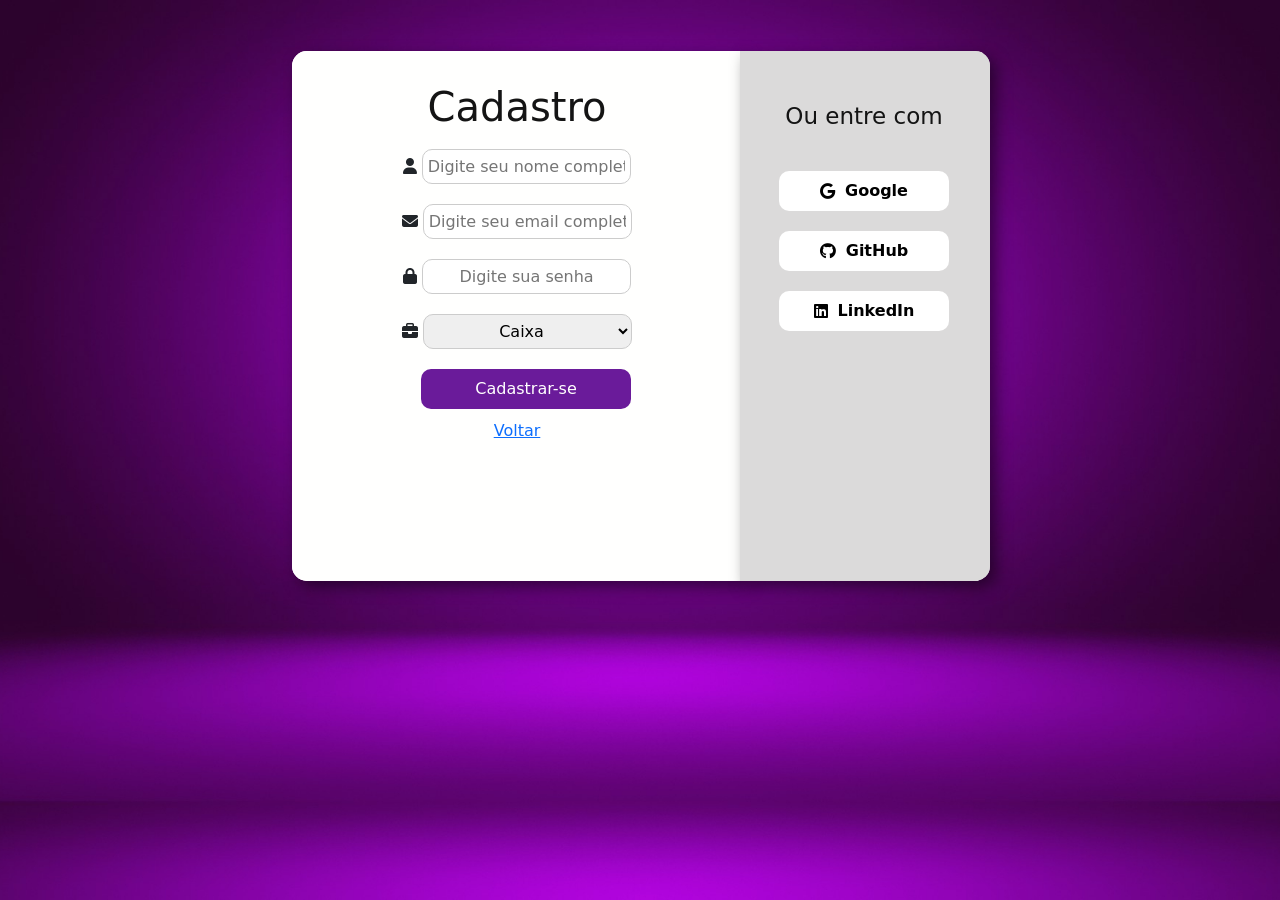
==== assets/html/cadastro.html @ 9691a930 "Novo Css da paginas" ====
<!DOCTYPE html>
<html lang="pt-br">
<head>
    <meta charset="UTF-8">
    <meta name="viewport" content="width=device-width, initial-scale=1.0">
    <title>Cadastro</title>

    <link href="https://cdn.jsdelivr.net/npm/bootstrap@5.3.3/dist/css/bootstrap.min.css" rel="stylesheet">
    <script src="https://cdn.jsdelivr.net/npm/bootstrap@5.3.3/dist/js/bootstrap.bundle.min.js"></script>  
    <link rel="stylesheet" href="../CSS/cadastro.css?v=1.0">
    <link rel="stylesheet" href="https://cdnjs.cloudflare.com/ajax/libs/font-awesome/6.5.1/css/all.min.css">
    <link rel="stylesheet" href="https://cdnjs.cloudflare.com/ajax/libs/animate.css/4.1.1/animate.min.css"/>
    <script src="../JS/cadastroController.js" defer></script>
</head>
<body> 
    <div class="container">
        <fieldset class="animate__animated animate__fadeInRight">
            <legend><h1>Cadastro</h1></legend>

            <form action="../php/auth/cadastro.php" method="POST" id="formCadastro"> 
                <div class="input-container">
                    <i class="fas fa-user"></i>
                    <input type="text" id="nome" name="nome" placeholder="Digite seu nome completo" required>
                </div>

                <div class="input-container">
                    <i class="fas fa-envelope"></i>
                    <input type="email" id="email" name="email" placeholder="Digite seu email completo" required>
                </div>

                <div class="input-container">
                    <i class="fas fa-lock"></i>
                    <input type="password" id="senha" name="senha" placeholder="Digite sua senha" required>
                </div>

                <div class="input-container">
                    <i class="fas fa-briefcase"></i>
                    <select id="cargo" name="cargo">
                        <option value="caixa">Caixa</option>
                        <option value="preparador">Preparador</option>
                        <option value="gerente">Gerente</option>
                    </select>
                </div>

                <input type="submit" class="btn-cadastro" id="buttonCadastro" value="Cadastrar-se">
                <a href="../php/pages/home.php">Voltar</a>
            </form>
        </fieldset>  

        <fieldset class="social-login animate__animated animate__fadeInRight">
            <legend><h2>Ou entre com</h2></legend>
            <button class="social-btn google-btn">
                <i class="fab fa-google"></i> Google
            </button>
            <button class="social-btn github-btn">
                <i class="fab fa-github"></i> GitHub
            </button>
            <button class="social-btn linkedin-btn">
                <i class="fab fa-linkedin"></i> LinkedIn
            </button>
        </fieldset>  
    </div>

    <script>
        document.addEventListener('DOMContentLoaded', function() {
            const fieldset = document.querySelector('fieldset');
            fieldset.classList.add('animate__fadeInRight');
        });
    </script>
</body>
</html>
---- assets/CSS/cadastro.css ----
body {
    background-image: url(../imgs/54481.jpg);
    background-size: cover;
    background-position: center center;
    background-repeat: no-repeat;
    background-attachment: fixed;
}

legend {
    color: #141414;
    font-size: 1.2em;
    font-weight: bold;
    margin-bottom: 10px; 
}

.container {
    display: flex;
    justify-content: center;
    align-items: flex-start;
    gap: 0;
    margin-top: 4%;
}

fieldset {
    text-align: center;
    padding: 30px;
    border: 2px solid #fffffe;
    background-color: #fffffe;
    border-radius: 15px 0 0 15px; 
    width: 450px;
    height: 530px;
    display: flex;
    flex-direction: column;
    align-items: center;
    box-shadow: 6px 6px 15px rgba(0, 0, 0, 0.5);
    margin-right: -2px; 
}

input, select {
    width: 90%;  
    height: 35px;
    border: 1px solid #ccc;
    border-radius: 10px;
    padding: 5px;
    margin-bottom: 20px;
    text-align: center;
}

.btn-cadastro {
    margin-left: 18px;
    width: 90%; 
    height: 40px;
    background-color: #6A1B9A;
    color: #fffffe;
    border: none;
    border-radius: 10px;
    font-size: 1em;
    cursor: pointer;
    margin-bottom: 10px;
}

.btn-cadastro:hover {
    background-color: #54167a;
}

#linkRedirecionamento {
    margin-left: 19px;
    display: block;
    margin-top: 10px;
    color: #707780;
    text-decoration: none;
    width: 90%;
    text-align: center; 
}

#linkRedirecionamento:hover {
    text-decoration: underline;
}

.social-login {
    display: flex;
    flex-direction: column;
    align-items: center;
    justify-content: flex-start; 
    text-align: center;
    padding: 30px;  
    background-color: #dbdada;
    border-radius: 0 15px 15px 0; 
    width: 250px;
    height: 530px;
    border: 2px solid #dbdada;
    border-left: none; 
    box-shadow: 6px 6px 15px rgba(0, 0, 0, 0.5); 
}

.social-login h2 {
    font-size: 1.2em;
    color: #141414;
    margin-bottom: 20px;  
    margin-top: 20px; 
}

.social-btn {
    width: 90%;
    height: 40px;
    border: none;
    border-radius: 10px;
    font-size: 1em;
    cursor: pointer;
    display: flex;
    align-items: center;
    justify-content: center;
    margin: 10px 0;
    gap: 10px;
    font-weight: bold;
}

.google-btn {
    background-color: rgb(255, 255, 255);
}

.github-btn {
    background-color: rgb(255, 255, 255);
}

.linkedin-btn {
    background-color: rgb(255, 255, 255);
}

.social-btn:hover {
    background-color: rgb(243, 242, 242);
    opacity: 0.9;
}
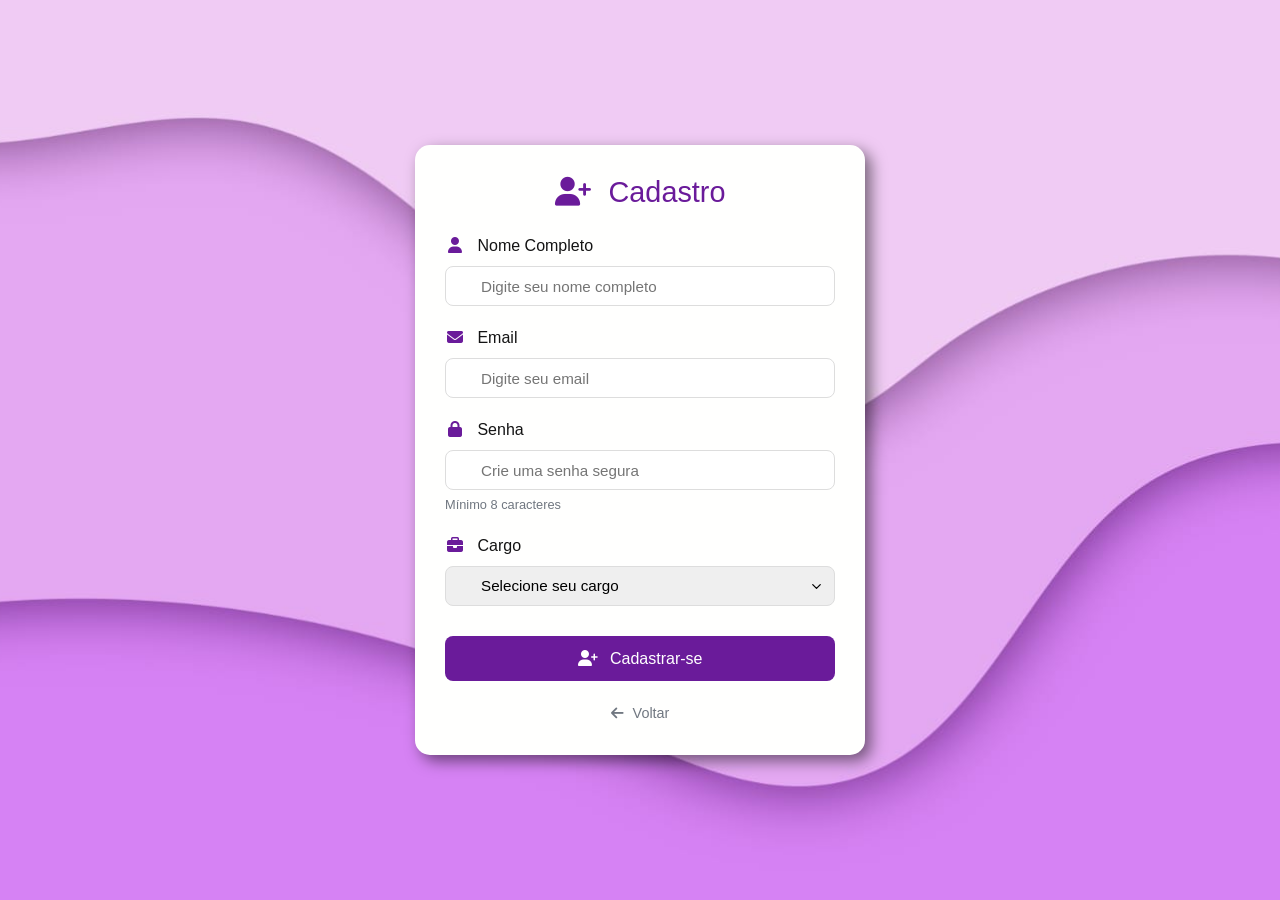
==== commit 82b8c3bd: "retirei as redes no cadastro e login e coloque favicon, e melhorei o cadastro" ====
--- a/assets/html/cadastro.html
+++ b/assets/html/cadastro.html
@@ -4,67 +4,58 @@
     <meta charset="UTF-8">
     <meta name="viewport" content="width=device-width, initial-scale=1.0">
     <title>Cadastro</title>
-
     <link href="https://cdn.jsdelivr.net/npm/bootstrap@5.3.3/dist/css/bootstrap.min.css" rel="stylesheet">
     <script src="https://cdn.jsdelivr.net/npm/bootstrap@5.3.3/dist/js/bootstrap.bundle.min.js"></script>  
-    <link rel="stylesheet" href="../CSS/cadastro.css?v=1.0">
+    <link rel="stylesheet" href="../CSS/cadastro.css?v=1.1">
     <link rel="stylesheet" href="https://cdnjs.cloudflare.com/ajax/libs/font-awesome/6.5.1/css/all.min.css">
     <link rel="stylesheet" href="https://cdnjs.cloudflare.com/ajax/libs/animate.css/4.1.1/animate.min.css"/>
     <script src="../JS/cadastroController.js" defer></script>
 </head>
 <body> 
-    <div class="container">
-        <fieldset class="animate__animated animate__fadeInRight">
-            <legend><h1>Cadastro</h1></legend>
+    <div class="form-container animate__animated animate__fadeInRight">
+        <h1 class="form-title"><i class="fas fa-user-plus"></i> Cadastro</h1>
 
-            <form action="../php/auth/cadastro.php" method="POST" id="formCadastro"> 
-                <div class="input-container">
-                    <i class="fas fa-user"></i>
-                    <input type="text" id="nome" name="nome" placeholder="Digite seu nome completo" required>
-                </div>
+        <form action="../php/auth/cadastro.php" method="POST" id="formCadastro">
+            <div class="form-group">
+                <label for="nome"><i class="fas fa-user"></i> Nome Completo</label>
+                <input type="text" id="nome" name="nome" placeholder="Digite seu nome completo" required>
+            </div>
 
-                <div class="input-container">
-                    <i class="fas fa-envelope"></i>
-                    <input type="email" id="email" name="email" placeholder="Digite seu email completo" required>
-                </div>
+            <div class="form-group">
+                <label for="email"><i class="fas fa-envelope"></i> Email</label>
+                <input type="email" id="email" name="email" placeholder="Digite seu email" required>
+            </div>
 
-                <div class="input-container">
-                    <i class="fas fa-lock"></i>
-                    <input type="password" id="senha" name="senha" placeholder="Digite sua senha" required>
-                </div>
+            <div class="form-group">
+                <label for="senha"><i class="fas fa-lock"></i> Senha</label>
+                <input type="password" id="senha" name="senha" placeholder="Crie uma senha segura" required>
+                <small class="password-hint">Mínimo 8 caracteres</small>
+            </div>
 
-                <div class="input-container">
-                    <i class="fas fa-briefcase"></i>
-                    <select id="cargo" name="cargo">
-                        <option value="caixa">Caixa</option>
-                        <option value="preparador">Preparador</option>
-                        <option value="gerente">Gerente</option>
-                    </select>
-                </div>
+            <div class="form-group">
+                <label for="cargo"><i class="fas fa-briefcase"></i> Cargo</label>
+                <select id="cargo" name="cargo" required>
+                    <option value="" disabled selected>Selecione seu cargo</option>
+                    <option value="caixa">Caixa</option>
+                    <option value="preparador">Preparador</option>
+                    <option value="gerente">Gerente</option>
+                </select>
+            </div>
 
-                <input type="submit" class="btn-cadastro" id="buttonCadastro" value="Cadastrar-se">
-                <a href="../php/pages/home.php">Voltar</a>
-            </form>
-        </fieldset>  
+            <button type="submit" class="btn-submit">
+                <i class="fas fa-user-plus"></i> Cadastrar-se
+            </button>
 
-        <fieldset class="social-login animate__animated animate__fadeInRight">
-            <legend><h2>Ou entre com</h2></legend>
-            <button class="social-btn google-btn">
-                <i class="fab fa-google"></i> Google
-            </button>
-            <button class="social-btn github-btn">
-                <i class="fab fa-github"></i> GitHub
-            </button>
-            <button class="social-btn linkedin-btn">
-                <i class="fab fa-linkedin"></i> LinkedIn
-            </button>
-        </fieldset>  
+            <div class="form-footer">
+                <a href="../php/pages/home.php"><i class="fas fa-arrow-left"></i> Voltar</a>
+            </div>
+        </form>
     </div>
 
     <script>
         document.addEventListener('DOMContentLoaded', function() {
-            const fieldset = document.querySelector('fieldset');
-            fieldset.classList.add('animate__fadeInRight');
+            const formContainer = document.querySelector('.form-container');
+            formContainer.classList.add('animate__fadeInRight');
         });
     </script>
 </body>
--- a/assets/CSS/cadastro.css
+++ b/assets/CSS/cadastro.css
@@ -1,133 +1,123 @@
 body {
-    background-image: url(../imgs/54481.jpg);
+    background-image: url(../imgs/BackGroud.jpg);
     background-size: cover;
     background-position: center center;
     background-repeat: no-repeat;
     background-attachment: fixed;
+    display: flex;
+    justify-content: center;
+    align-items: center;
+    min-height: 100vh;
+    margin: 0;
+    font-family: 'Segoe UI', Tahoma, Geneva, Verdana, sans-serif;
 }
 
-legend {
-    color: #141414;
-    font-size: 1.2em;
-    font-weight: bold;
-    margin-bottom: 10px; 
+.form-container {
+    background-color: #fffffe;
+    border-radius: 15px;
+    width: 450px;
+    padding: 30px;
+    box-shadow: 6px 6px 15px rgba(0, 0, 0, 0.5);
 }
 
-.container {
-    display: flex;
-    justify-content: center;
-    align-items: flex-start;
-    gap: 0;
-    margin-top: 4%;
+.form-title {
+    color: #6A1B9A;
+    text-align: center;
+    margin-bottom: 25px;
+    font-size: 1.8em;
 }
 
-fieldset {
+.form-title i {
+    margin-right: 10px;
+}
+
+.form-group {
+    margin-bottom: 20px;
+}
+
+.form-group label {
+    display: block;
+    margin-bottom: 8px;
+    color: #141414;
+    font-weight: 500;
+}
+
+.form-group label i {
+    color: #6A1B9A;
+    margin-right: 8px;
+    width: 20px;
     text-align: center;
-    padding: 30px;
-    border: 2px solid #fffffe;
-    background-color: #fffffe;
-    border-radius: 15px 0 0 15px; 
-    width: 450px;
-    height: 530px;
-    display: flex;
-    flex-direction: column;
-    align-items: center;
-    box-shadow: 6px 6px 15px rgba(0, 0, 0, 0.5);
-    margin-right: -2px; 
 }
 
 input, select {
-    width: 90%;  
-    height: 35px;
-    border: 1px solid #ccc;
-    border-radius: 10px;
-    padding: 5px;
-    margin-bottom: 20px;
-    text-align: center;
+    width: 100%;
+    height: 40px;
+    border: 1px solid #ddd;
+    border-radius: 8px;
+    padding: 0 15px 0 35px;
+    font-size: 0.95em;
+    transition: border-color 0.3s;
 }
 
-.btn-cadastro {
-    margin-left: 18px;
-    width: 90%; 
-    height: 40px;
-    background-color: #6A1B9A;
-    color: #fffffe;
-    border: none;
-    border-radius: 10px;
-    font-size: 1em;
-    cursor: pointer;
-    margin-bottom: 10px;
+input:focus, select:focus {
+    border-color: #6A1B9A;
+    outline: none;
 }
 
-.btn-cadastro:hover {
+select {
+    appearance: none;
+    background-image: url("data:image/svg+xml;charset=UTF-8,%3csvg xmlns='http://www.w3.org/2000/svg' viewBox='0 0 24 24' fill='none' stroke='currentColor' stroke-width='2' stroke-linecap='round' stroke-linejoin='round'%3e%3cpolyline points='6 9 12 15 18 9'%3e%3c/polyline%3e%3c/svg%3e");
+    background-repeat: no-repeat;
+    background-position: right 10px center;
+    background-size: 15px;
+}
+
+.password-hint {
+    display: block;
+    margin-top: 5px;
+    font-size: 0.8em;
+    color: #707780;
+}
+
+.btn-submit {
+    width: 100%;
+    height: 45px;
+    background-color: #6A1B9A;
+    color: white;
+    border: none;
+    border-radius: 8px;
+    font-size: 1em;
+    font-weight: 500;
+    cursor: pointer;
+    margin-top: 10px;
+    transition: background-color 0.3s;
+}
+
+.btn-submit:hover {
     background-color: #54167a;
 }
 
-#linkRedirecionamento {
-    margin-left: 19px;
-    display: block;
-    margin-top: 10px;
+.btn-submit i {
+    margin-right: 8px;
+}
+
+.form-footer {
+    text-align: center;
+    margin-top: 20px;
+}
+
+.form-footer a {
     color: #707780;
     text-decoration: none;
-    width: 90%;
-    text-align: center; 
+    font-size: 0.9em;
+    transition: color 0.3s;
 }
 
-#linkRedirecionamento:hover {
+.form-footer a:hover {
+    color: #6A1B9A;
     text-decoration: underline;
 }
 
-.social-login {
-    display: flex;
-    flex-direction: column;
-    align-items: center;
-    justify-content: flex-start; 
-    text-align: center;
-    padding: 30px;  
-    background-color: #dbdada;
-    border-radius: 0 15px 15px 0; 
-    width: 250px;
-    height: 530px;
-    border: 2px solid #dbdada;
-    border-left: none; 
-    box-shadow: 6px 6px 15px rgba(0, 0, 0, 0.5); 
-}
-
-.social-login h2 {
-    font-size: 1.2em;
-    color: #141414;
-    margin-bottom: 20px;  
-    margin-top: 20px; 
-}
-
-.social-btn {
-    width: 90%;
-    height: 40px;
-    border: none;
-    border-radius: 10px;
-    font-size: 1em;
-    cursor: pointer;
-    display: flex;
-    align-items: center;
-    justify-content: center;
-    margin: 10px 0;
-    gap: 10px;
-    font-weight: bold;
-}
-
-.google-btn {
-    background-color: rgb(255, 255, 255);
-}
-
-.github-btn {
-    background-color: rgb(255, 255, 255);
-}
-
-.linkedin-btn {
-    background-color: rgb(255, 255, 255);
-}
-
-.social-btn:hover {
-    background-color: rgb(243, 242, 242);
-    opacity: 0.9;
+.form-footer a i {
+    margin-right: 5px;
 }
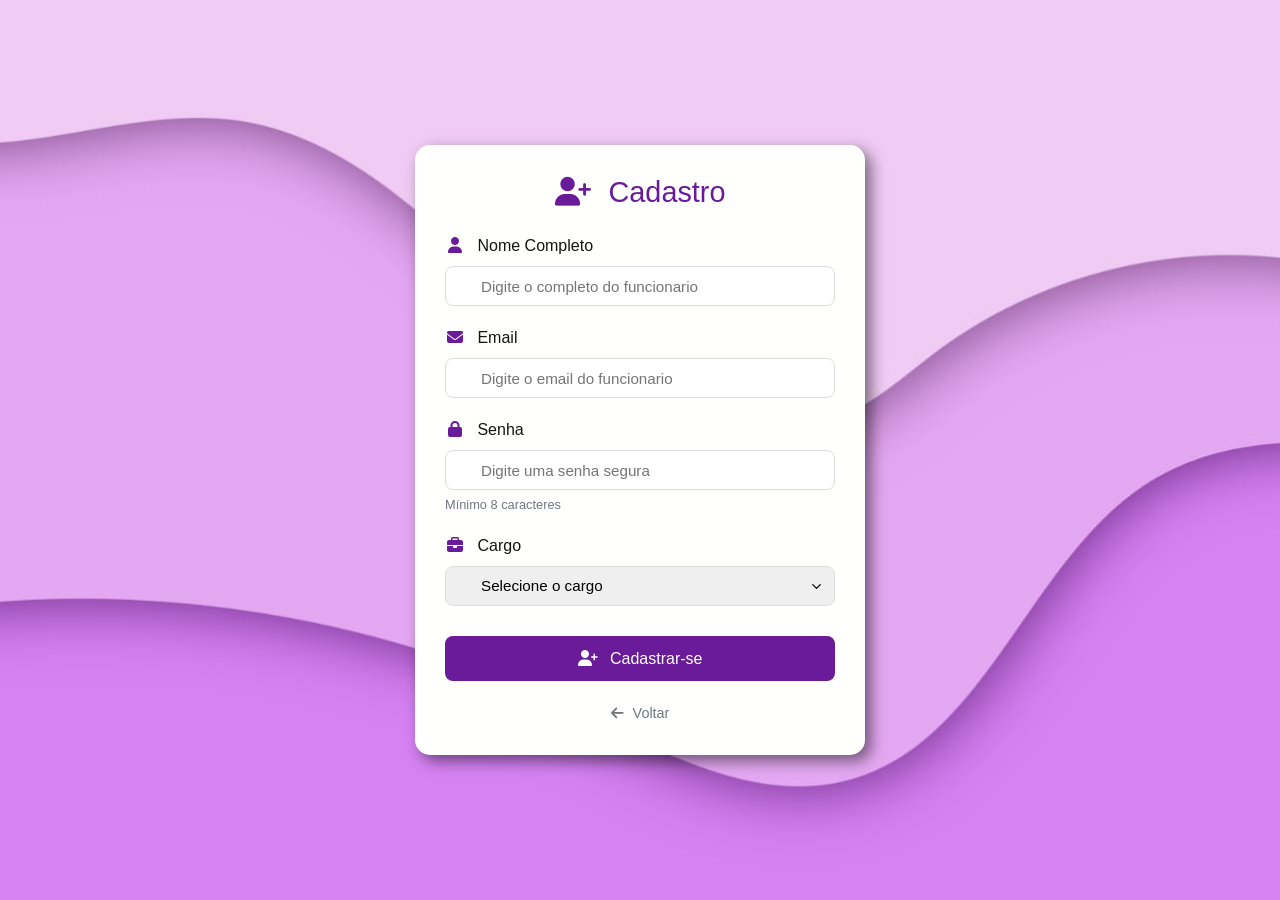
==== commit b68f91dd: "Alterei design login" ====
--- a/assets/html/cadastro.html
+++ b/assets/html/cadastro.html
@@ -18,24 +18,24 @@
         <form action="../php/auth/cadastro.php" method="POST" id="formCadastro">
             <div class="form-group">
                 <label for="nome"><i class="fas fa-user"></i> Nome Completo</label>
-                <input type="text" id="nome" name="nome" placeholder="Digite seu nome completo" required>
+                <input type="text" id="nome" name="nome" placeholder="Digite o completo do funcionario" required>
             </div>
 
             <div class="form-group">
                 <label for="email"><i class="fas fa-envelope"></i> Email</label>
-                <input type="email" id="email" name="email" placeholder="Digite seu email" required>
+                <input type="email" id="email" name="email" placeholder="Digite o email do funcionario" required>
             </div>
 
             <div class="form-group">
                 <label for="senha"><i class="fas fa-lock"></i> Senha</label>
-                <input type="password" id="senha" name="senha" placeholder="Crie uma senha segura" required>
+                <input type="password" id="senha" name="senha" placeholder="Digite uma senha segura" required>
                 <small class="password-hint">Mínimo 8 caracteres</small>
             </div>
 
             <div class="form-group">
                 <label for="cargo"><i class="fas fa-briefcase"></i> Cargo</label>
                 <select id="cargo" name="cargo" required>
-                    <option value="" disabled selected>Selecione seu cargo</option>
+                    <option value="" disabled selected>Selecione o cargo</option>
                     <option value="caixa">Caixa</option>
                     <option value="preparador">Preparador</option>
                     <option value="gerente">Gerente</option>
@@ -47,7 +47,7 @@
             </button>
 
             <div class="form-footer">
-                <a href="../php/pages/home.php"><i class="fas fa-arrow-left"></i> Voltar</a>
+                <a href="../../assets/php/pages/home.php"><i class="fas fa-arrow-left"></i> Voltar</a>
             </div>
         </form>
     </div>
